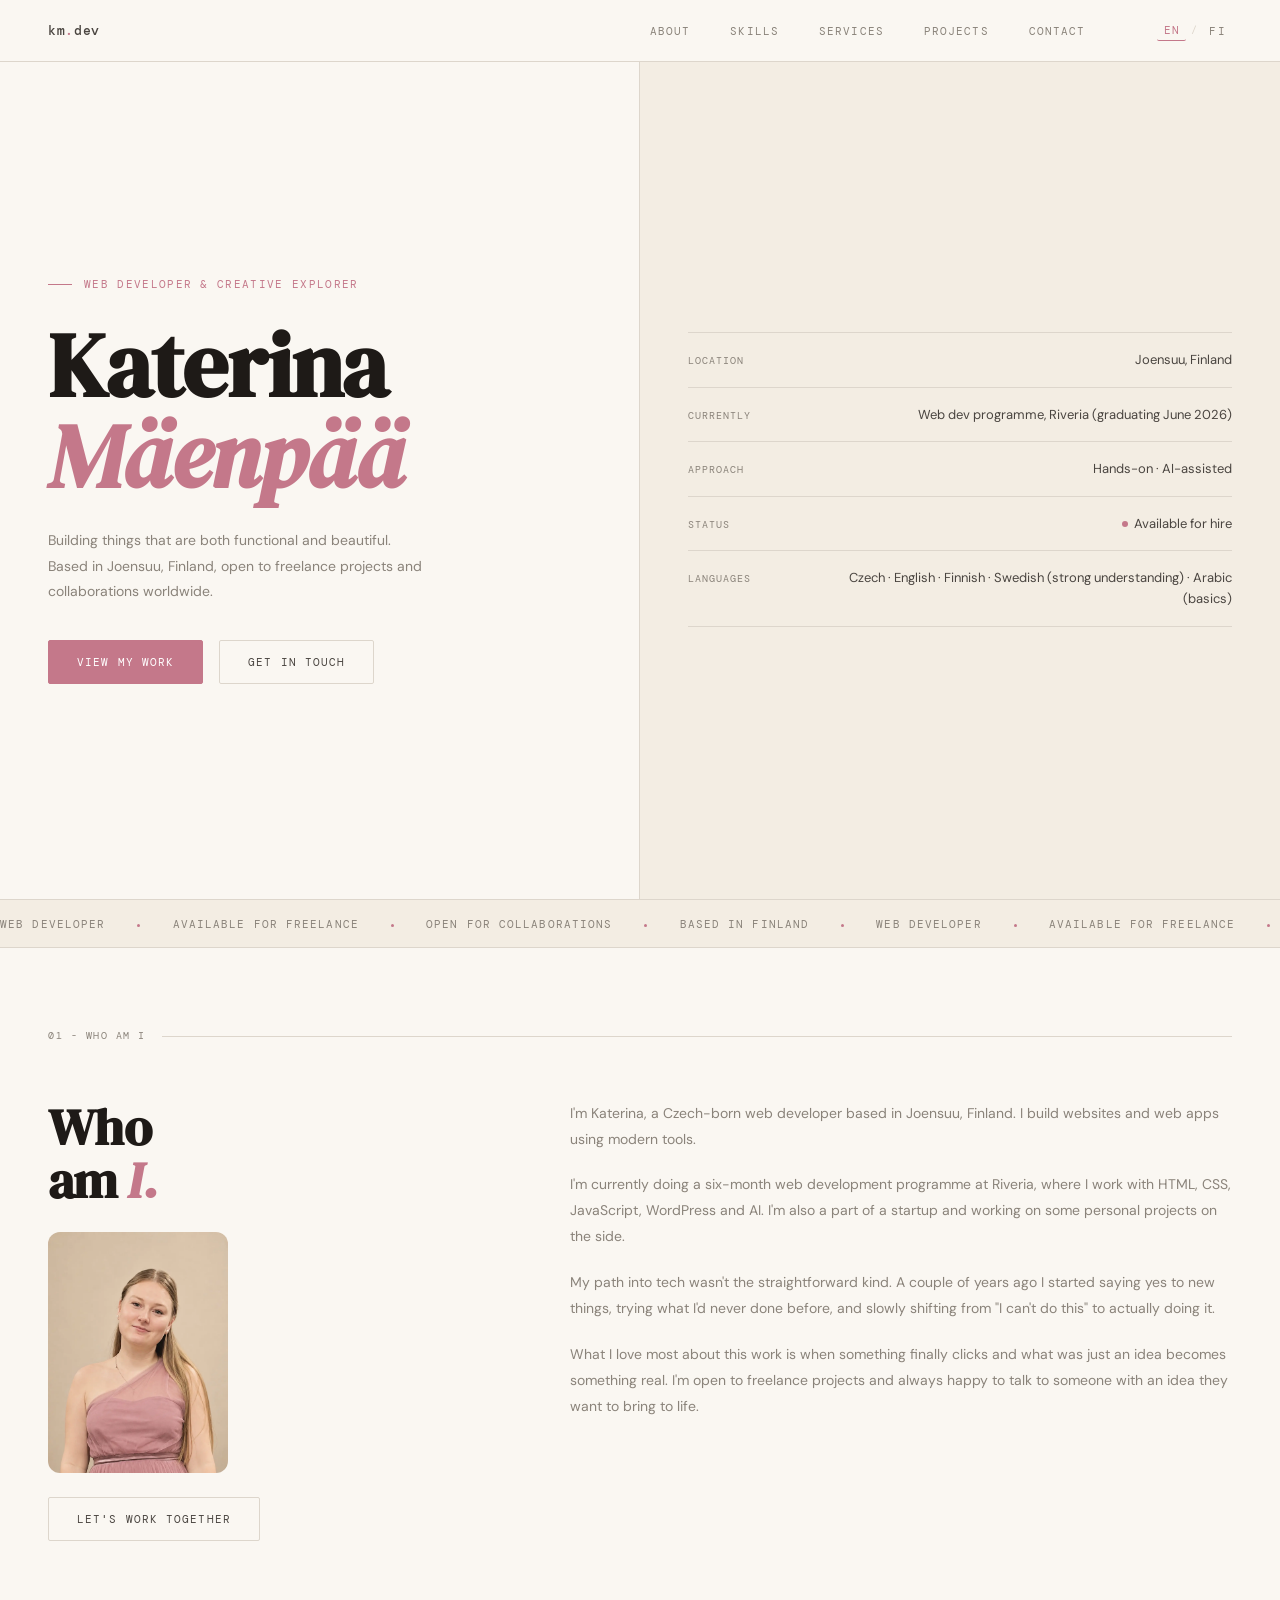
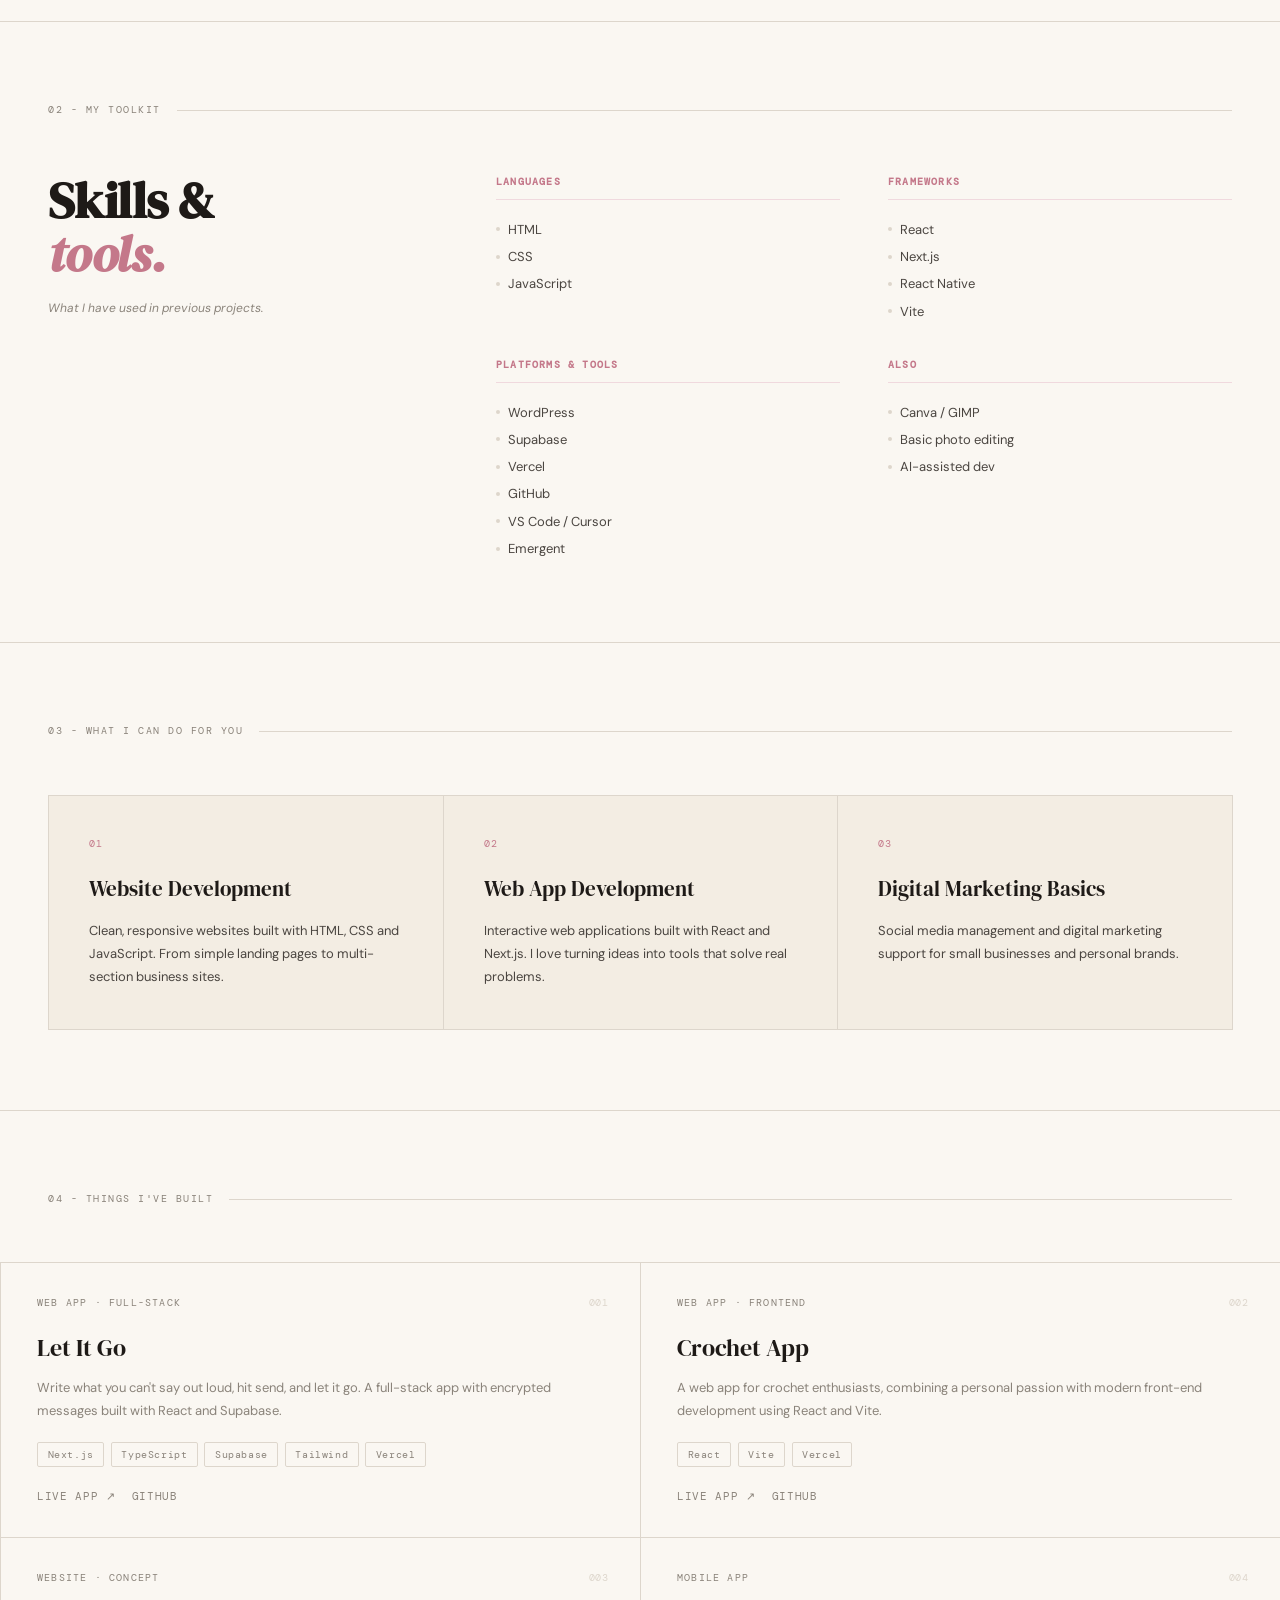
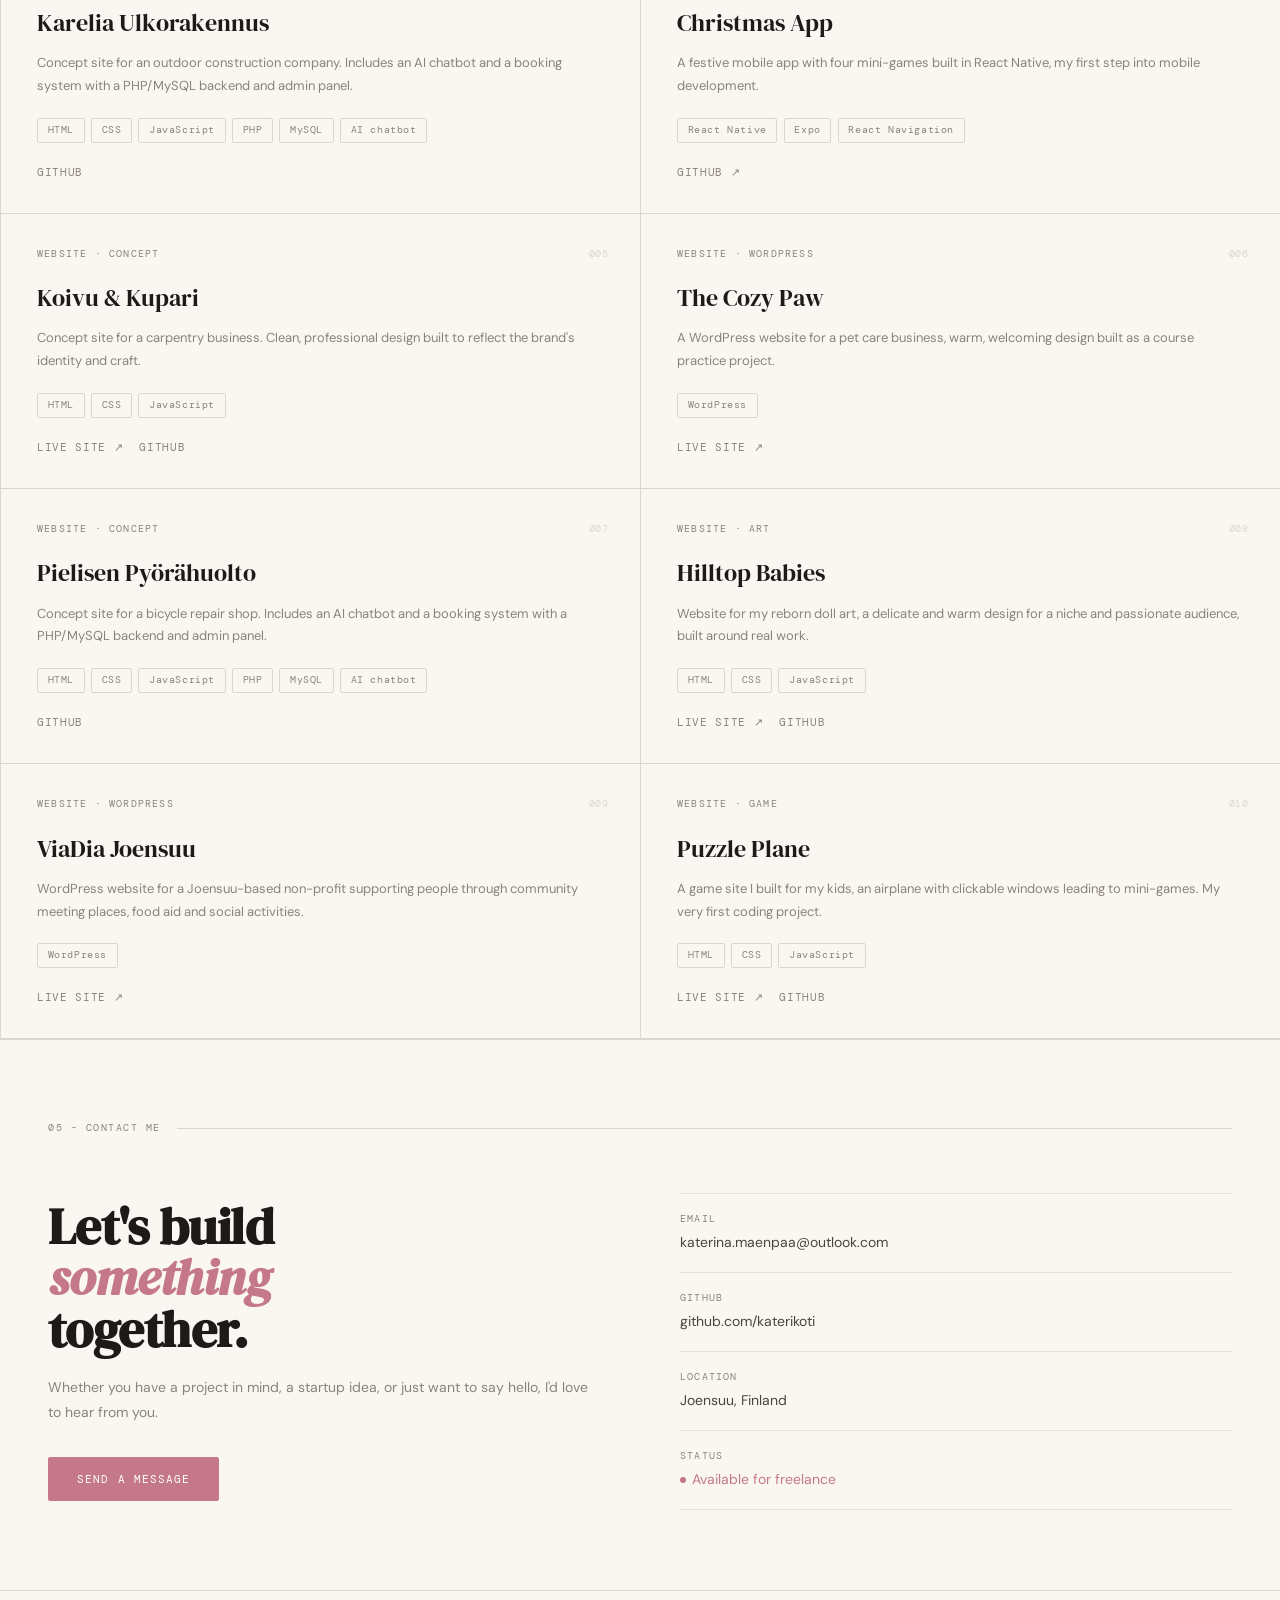
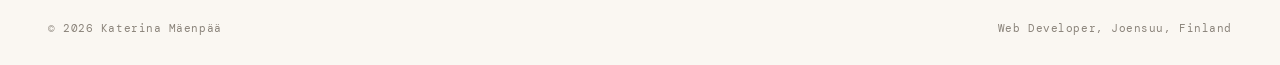
==== portfolio-km.html @ 48f06292 "Initial commit" ====
<!DOCTYPE html>
<html lang="en">
<head>
<meta charset="UTF-8">
<meta name="viewport" content="width=device-width, initial-scale=1.0">

<!-- SEO -->
<title>Katerina Mäenpää | Web Developer, Joensuu, Finland</title>
<meta name="description" content="Web developer based in Joensuu, Finland. I build clean, responsive websites and web apps using HTML, CSS, JavaScript, React and WordPress. Open to freelance projects worldwide.">
<meta name="keywords" content="web developer, Joensuu, Finland, freelance, React, Next.js, WordPress, HTML, CSS, JavaScript">
<meta name="author" content="Katerina Mäenpää">
<meta name="robots" content="index, follow">
<link rel="canonical" href="https://katerina.maenpaa.dev/">

<!-- GEO -->
<meta name="geo.region" content="FI-PKS">
<meta name="geo.placename" content="Joensuu">
<meta name="geo.position" content="62.6010;29.7638">
<meta name="ICBM" content="62.6010, 29.7638">

<!-- Open Graph -->
<meta property="og:type" content="website">
<meta property="og:title" content="Katerina Mäenpää | Web Developer">
<meta property="og:description" content="Web developer based in Joensuu, Finland. Building clean, responsive websites and web apps. Open to freelance projects worldwide.">
<meta property="og:url" content="https://katerina.maenpaa.dev/">
<meta property="og:locale" content="en_US">
<meta property="og:locale:alternate" content="fi_FI">

<link rel="icon" type="image/svg+xml" href="favicon.svg">
<link rel="preconnect" href="https://fonts.googleapis.com">
<link rel="preconnect" href="https://fonts.gstatic.com" crossorigin>
<link href="https://fonts.googleapis.com/css2?family=DM+Serif+Display:ital@0;1&family=DM+Mono:wght@400;500&family=DM+Sans:wght@400;500&display=swap" rel="stylesheet">
<link rel="stylesheet" href="styles.css">
</head>
<body>

<nav>
  <div class="nav-logo">km<span>.</span>dev</div>
  <ul class="nav-links">
    <li><a href="#about" id="nav-about" data-fi="Tietoa">About</a></li>
    <li><a href="#skills" id="nav-skills" data-fi="Taidot">Skills</a></li>
    <li><a href="#services" id="nav-services" data-fi="Palvelut">Services</a></li>
    <li><a href="#projects" id="nav-projects" data-fi="Projektit">Projects</a></li>
    <li><a href="#contact" id="nav-contact" data-fi="Yhteystiedot">Contact</a></li>
    <li>
      <div class="lang-switcher">
        <button data-lang="en" class="active">EN</button>
        <span class="lang-sep">/</span>
        <button data-lang="fi">FI</button>
      </div>
    </li>
  </ul>
</nav>

<section class="hero" id="hero">
  <div class="hero-left">
    <div class="hero-tag" id="hero-tag" data-fi="Web-kehittäjä &amp;amp; luova tekijä">Web Developer &amp; Creative Explorer</div>
    <h1>Katerina<br><em>Mäenpää</em></h1>
    <p class="hero-desc" id="hero-desc" data-fi="Rakennan asioita, jotka ovat sekä toimivia että kauniita. Kotipaikka Joensuu, avoin freelance-projekteihin ja yhteistyöhön ympäri maailmaa.">Building things that are both functional and beautiful. Based in Joensuu, Finland, open to freelance projects and collaborations worldwide.</p>
    <div class="hero-cta">
      <a href="#projects" class="btn filled" id="hero-cta1" data-fi="Katso töitäni">View my work</a>
      <a href="#contact" class="btn" id="hero-cta2" data-fi="Ota yhteyttä">Get in touch</a>
    </div>
  </div>
  <div class="hero-right">
    <div class="hero-meta">
      <div class="hero-meta-row">
        <span class="hero-meta-label" id="meta-location-label" data-fi="Sijainti">Location</span>
        <span class="hero-meta-val" id="meta-location-val" data-fi="Joensuu, Suomi">Joensuu, Finland</span>
      </div>
      <div class="hero-meta-row">
        <span class="hero-meta-label" id="meta-currently-label" data-fi="Tällä hetkellä">Currently</span>
        <span class="hero-meta-val" id="meta-currently-val" data-fi="Web dev -ohjelma, Riveria (valmistuminen kesäkuu 2026)">Web dev programme, Riveria (graduating June 2026)</span>
      </div>
      <div class="hero-meta-row">
        <span class="hero-meta-label" id="meta-approach-label" data-fi="Työtapa">Approach</span>
        <span class="hero-meta-val" id="meta-approach-val" data-fi="Tekemällä oppien · Tekoäly-avusteinen">Hands-on · AI-assisted</span>
      </div>
      <div class="hero-meta-row">
        <span class="hero-meta-label" id="meta-status-label" data-fi="Tilanne">Status</span>
        <span class="hero-meta-val" id="meta-status-val" data-fi="&lt;span class=&quot;status-dot&quot;&gt;&lt;/span&gt;Avoinna töille"><span class="status-dot"></span>Available for hire</span>
      </div>
      <div class="hero-meta-row">
        <span class="hero-meta-label" id="meta-languages-label" data-fi="Kielet">Languages</span>
        <span class="hero-meta-val" id="meta-languages-val" data-fi="Tšekki · Englanti · Suomi · Ruotsi (vahva ymmärtäminen) · Arabia (perusteet)">Czech · English · Finnish · Swedish (strong understanding) · Arabic (basics)</span>
      </div>
    </div>
  </div>
</section>

<div class="ticker-wrap">
  <div class="ticker" id="ticker">
    Web Developer <span class="tdot"></span> Available for freelance <span class="tdot"></span> Open for collaborations <span class="tdot"></span> Based in Finland <span class="tdot"></span> Web Developer <span class="tdot"></span> Available for freelance <span class="tdot"></span> Open for collaborations <span class="tdot"></span> Based in Finland <span class="tdot"></span>
  </div>
</div>

<section id="about">
  <div class="section-inner">
    <div class="section-label" id="section-about-label" data-fi="01 - Kuka olen">01 - Who am I</div>
    <div class="about-grid">
      <div>
        <h2 id="about-h2" data-fi="Kuka&lt;br&gt;&lt;em&gt;olen.&lt;/em&gt;">Who<br>am <em>I.</em></h2>
        <img src="katerina.webp" alt="Katerina Mäenpää" class="about-photo">
        <a href="#contact" class="btn" style="margin-top:0" id="about-cta" data-fi="Tehdään yhteistyötä">Let's work together</a>
      </div>
      <div>
        <p class="about-text" id="about-p1" data-fi="Olen Katerina, tšekkiläissyntyinen webkehittäjä Joensuusta. Rakennan verkkosivuja ja verkkosovelluksia moderneilla työkaluilla.">I'm Katerina, a Czech-born web developer based in Joensuu, Finland. I build websites and web apps using modern tools.</p>
        <p class="about-text" id="about-p2" data-fi="Olen tällä hetkellä kuuden kuukauden webkehityskoulutuksessa Riveriassa, jossa työskentelen HTML:n, CSS:n, JavaScriptin, WordPressin ja tekoälyn parissa. Olen myös mukana startupissa ja työstän samalla omia henkilökohtaisia projekteja.">I'm currently doing a six-month web development programme at Riveria, where I work with HTML, CSS, JavaScript, WordPress and AI. I'm also a part of a startup and working on some personal projects on the side.</p>
        <p class="about-text" id="about-p3" data-fi="Polkuni teknologiaan ei ollut suoraviivainen. Pari vuotta sitten aloin sanoa kyllä uusille asioille, kokeilla sitä mitä en ollut koskaan tehnyt, ja siirtyä vähitellen ajatuksesta &quot;en pysty tähän&quot; siihen, että oikeasti tein niitä.">My path into tech wasn't the straightforward kind. A couple of years ago I started saying yes to new things, trying what I'd never done before, and slowly shifting from "I can't do this" to actually doing it.</p>
        <p class="about-text" id="about-p4" data-fi="Rakastan tässä työssä eniten sitä, kun jokin viimein napsahtaa paikalleen ja pelkästä ideasta tulee jotain todellista. Olen avoin freelance-projekteille ja juttelen mielelläni kenelle tahansa, jolla on idea, jonka haluaa toteuttaa.">What I love most about this work is when something finally clicks and what was just an idea becomes something real. I'm open to freelance projects and always happy to talk to someone with an idea they want to bring to life.</p>
      </div>
    </div>
  </div>
</section>

<section id="skills">
  <div class="section-inner">
    <div class="section-label" id="section-skills-label" data-fi="02 - Työkalupakkini">02 - My toolkit</div>
    <div class="skills-layout">
      <div>
        <h2 id="skills-h2" data-fi="Taidot &amp;amp;&lt;br&gt;&lt;em&gt;työkalut.&lt;/em&gt;">Skills &amp;<br><em>tools.</em></h2>
        <p class="skills-note" id="skills-note" data-fi="Mitä olen käyttänyt aiemmissa projekteissa.">What I have used in previous projects.</p>
      </div>
      <div class="skill-groups">
        <div class="skill-group">
          <h4 id="skills-lang-label" data-fi="Kielet">Languages</h4>
          <ul class="skill-list">
            <li>HTML</li><li>CSS</li><li>JavaScript</li>
          </ul>
        </div>
        <div class="skill-group">
          <h4 id="skills-frameworks-label" data-fi="Kehykset">Frameworks</h4>
          <ul class="skill-list">
            <li>React</li><li>Next.js</li><li>React Native</li><li>Vite</li>
          </ul>
        </div>
        <div class="skill-group">
          <h4 id="skills-platforms-label" data-fi="Alustat &amp;amp; työkalut">Platforms &amp; tools</h4>
          <ul class="skill-list">
            <li>WordPress</li><li>Supabase</li><li>Vercel</li><li>GitHub</li><li>VS Code / Cursor</li><li>Emergent</li>
          </ul>
        </div>
        <div class="skill-group">
          <h4 id="skills-also-label" data-fi="Lisäksi">Also</h4>
          <ul class="skill-list">
            <li>Canva / GIMP</li><li>Basic photo editing</li><li>AI-assisted dev</li>
          </ul>
        </div>
      </div>
    </div>
  </div>
</section>

<section id="services">
  <div class="section-inner">
    <div class="section-label" id="section-services-label" data-fi="03 - Mitä voin tehdä sinulle">03 - What I can do for you</div>
    <div class="services-row">
      <div class="service-item">
        <span class="service-num">01</span>
        <h3 id="svc1-title" data-fi="Verkkosivujen kehitys">Website Development</h3>
        <p id="svc1-desc" data-fi="Siistit, responsiiviset verkkosivut HTML:llä, CSS:llä ja JavaScriptillä. Yksinkertaisista laskeutumissivuista moniosaisiin yrityssivustoihin.">Clean, responsive websites built with HTML, CSS and JavaScript. From simple landing pages to multi-section business sites.</p>
      </div>
      <div class="service-item">
        <span class="service-num">02</span>
        <h3 id="svc2-title" data-fi="Web-sovellusten kehitys">Web App Development</h3>
        <p id="svc2-desc" data-fi="Interaktiiviset web-sovellukset Reactilla ja Next.js:llä. Rakastan ideoiden muuttamista työkaluiksi, jotka ratkaisevat todellisia ongelmia.">Interactive web applications built with React and Next.js. I love turning ideas into tools that solve real problems.</p>
      </div>
      <div class="service-item">
        <span class="service-num">03</span>
        <h3 id="svc3-title" data-fi="Digitaalinen markkinointi">Digital Marketing Basics</h3>
        <p id="svc3-desc" data-fi="Sosiaalisen median hallintaa ja digitaalisen markkinoinnin tukea pienyrityksille ja henkilöbrändeille.">Social media management and digital marketing support for small businesses and personal brands.</p>
      </div>
    </div>
  </div>
</section>

<section id="projects">
  <div class="section-inner" style="padding-bottom:0">
    <div class="section-label" id="section-projects-label" data-fi="04 - Rakentamiani asioita">04 - Things I've built</div>
  </div>
  <div class="projects-grid">

    <div class="project-card">
      <span class="project-num">001</span>
      <div class="project-type" id="p1-type" data-fi="Web-sovellus · Full-Stack">Web App · Full-Stack</div>
      <h3>Let It Go</h3>
      <p id="p1-desc" data-fi="Kirjoita mitä et pysty sanomaan ääneen, paina lähetä ja päästä irti. Full-stack-sovellus salatuilla viesteillä, rakennettu Reactilla ja Supabasella.">Write what you can't say out loud, hit send, and let it go. A full-stack app with encrypted messages built with React and Supabase.</p>
      <div class="project-tags">
        <span class="tag">Next.js</span><span class="tag">TypeScript</span><span class="tag">Supabase</span><span class="tag">Tailwind</span><span class="tag">Vercel</span>
      </div>
      <div class="project-links">
        <a href="https://let-it-go-chi.vercel.app" target="_blank" rel="noopener noreferrer" id="p1-live" data-fi="Sovellus ↗">Live app ↗</a>
        <a href="https://github.com/katerikoti/let-it-go" target="_blank" rel="noopener noreferrer">GitHub</a>
      </div>
    </div>

    <div class="project-card">
      <span class="project-num">002</span>
      <div class="project-type" id="p2-type" data-fi="Web-sovellus · Frontend">Web App · Frontend</div>
      <h3>Crochet App</h3>
      <p id="p2-desc" data-fi="Web-sovellus virkkausharrastajille, yhdistää henkilökohtaisen intohimon moderniin frontend-kehitykseen Reactilla ja Vitellä.">A web app for crochet enthusiasts, combining a personal passion with modern front-end development using React and Vite.</p>
      <div class="project-tags">
        <span class="tag">React</span><span class="tag">Vite</span><span class="tag">Vercel</span>
      </div>
      <div class="project-links">
        <a href="https://crochet-app-swart.vercel.app" target="_blank" rel="noopener noreferrer" id="p2-live" data-fi="Sovellus ↗">Live app ↗</a>
        <a href="https://github.com/katerikoti/crochet-app" target="_blank" rel="noopener noreferrer">GitHub</a>
      </div>
    </div>

    <div class="project-card">
      <span class="project-num">003</span>
      <div class="project-type" id="p3-type" data-fi="Verkkosivu · Konsepti">Website · Concept</div>
      <h3>Karelia Ulkorakennus</h3>
      <p id="p3-desc" data-fi="Konseptisivu ulkorakennusyritykselle. Sisältää tekoälychatbotin sekä ajanvarausjärjestelmän PHP/MySQL-backendillä ja admin-paneelilla.">Concept site for an outdoor construction company. Includes an AI chatbot and a booking system with a PHP/MySQL backend and admin panel.</p>
      <div class="project-tags">
        <span class="tag">HTML</span><span class="tag">CSS</span><span class="tag">JavaScript</span><span class="tag">PHP</span><span class="tag">MySQL</span><span class="tag">AI chatbot</span>
      </div>
      <div class="project-links">
        <a href="https://github.com/katerikoti/karelia-ulkorakennus" target="_blank" rel="noopener noreferrer">GitHub</a>
      </div>
    </div>

    <div class="project-card">
      <span class="project-num">004</span>
      <div class="project-type" id="p4-type" data-fi="Mobiilisovellus">Mobile App</div>
      <h3>Christmas App</h3>
      <p id="p4-desc" data-fi="Jouluinen mobiilisovellus neljällä minipelillä React Nativella, ensimmäinen askeleeni mobiilisovellusten pariin.">A festive mobile app with four mini-games built in React Native, my first step into mobile development.</p>
      <div class="project-tags">
        <span class="tag">React Native</span><span class="tag">Expo</span><span class="tag">React Navigation</span>
      </div>
      <div class="project-links">
        <a href="https://github.com/katerikoti/christmas-app" target="_blank" rel="noopener noreferrer">GitHub ↗</a>
      </div>
    </div>

    <div class="project-card">
      <span class="project-num">005</span>
      <div class="project-type" id="p5-type" data-fi="Verkkosivu · Konsepti">Website · Concept</div>
      <h3>Koivu &amp; Kupari</h3>
      <p id="p5-desc" data-fi="Konseptisivu puusepänyritykselle. Siisti, ammattimainen muotoilu brändin identiteetin ja käsityön henkeen.">Concept site for a carpentry business. Clean, professional design built to reflect the brand's identity and craft.</p>
      <div class="project-tags">
        <span class="tag">HTML</span><span class="tag">CSS</span><span class="tag">JavaScript</span>
      </div>
      <div class="project-links">
        <a href="https://katerikoti.github.io/koivukupari/" target="_blank" rel="noopener noreferrer" id="p5-live" data-fi="Sivusto ↗">Live site ↗</a>
        <a href="https://github.com/katerikoti/koivukupari" target="_blank" rel="noopener noreferrer">GitHub</a>
      </div>
    </div>

    <div class="project-card">
      <span class="project-num">006</span>
      <div class="project-type" id="p6-type" data-fi="Verkkosivu · WordPress">Website · WordPress</div>
      <h3>The Cozy Paw</h3>
      <p id="p6-desc" data-fi="WordPress-sivusto lemmikkihoitoyritykselle, lämmin, kutsuva muotoilu kurssin harjoitusprojektina.">A WordPress website for a pet care business, warm, welcoming design built as a course practice project.</p>
      <div class="project-tags">
        <span class="tag">WordPress</span>
      </div>
      <div class="project-links">
        <a href="https://te26mkwp.okuserveri.com" target="_blank" rel="noopener noreferrer" id="p6-live" data-fi="Sivusto ↗">Live site ↗</a>
      </div>
    </div>

    <div class="project-card">
      <span class="project-num">007</span>
      <div class="project-type" id="p7-type" data-fi="Verkkosivu · Konsepti">Website · Concept</div>
      <h3>Pielisen Pyörähuolto</h3>
      <p id="p7-desc" data-fi="Konseptisivu polkupyöräkorjaamolle. Sisältää tekoälychatbotin sekä ajanvarausjärjestelmän PHP/MySQL-backendillä ja admin-paneelilla.">Concept site for a bicycle repair shop. Includes an AI chatbot and a booking system with a PHP/MySQL backend and admin panel.</p>
      <div class="project-tags">
        <span class="tag">HTML</span><span class="tag">CSS</span><span class="tag">JavaScript</span><span class="tag">PHP</span><span class="tag">MySQL</span><span class="tag">AI chatbot</span>
      </div>
      <div class="project-links">
        <a href="https://github.com/katerikoti/pielisen-pyorahuolto" target="_blank" rel="noopener noreferrer">GitHub</a>
      </div>
    </div>

    <div class="project-card">
      <span class="project-num">008</span>
      <div class="project-type" id="p8-type" data-fi="Verkkosivu · Taide">Website · Art</div>
      <h3>Hilltop Babies</h3>
      <p id="p8-desc" data-fi="Sivusto reborn-nukketaiteelleni, herkkä ja lämmin muotoilu intohimoiselle yleisölle, rakennettu todellisten töiden ympärille.">Website for my reborn doll art, a delicate and warm design for a niche and passionate audience, built around real work.</p>
      <div class="project-tags">
        <span class="tag">HTML</span><span class="tag">CSS</span><span class="tag">JavaScript</span>
      </div>
      <div class="project-links">
        <a href="https://katerikoti.github.io/hilltop-babies/" target="_blank" rel="noopener noreferrer" id="p8-live" data-fi="Sivusto ↗">Live site ↗</a>
        <a href="https://github.com/katerikoti/hilltop-babies" target="_blank" rel="noopener noreferrer">GitHub</a>
      </div>
    </div>

    <div class="project-card">
      <span class="project-num">009</span>
      <div class="project-type" id="p9-type" data-fi="Verkkosivu · WordPress">Website · WordPress</div>
      <h3>ViaDia Joensuu</h3>
      <p id="p9-desc" data-fi="WordPress-sivusto joensuulaiselle yhdistykselle, joka tukee ihmisiä arjessa kohtaamispaikkojen, ruoka-avun ja yhteisötoiminnan kautta.">WordPress website for a Joensuu-based non-profit supporting people through community meeting places, food aid and social activities.</p>
      <div class="project-tags">
        <span class="tag">WordPress</span>
      </div>
      <div class="project-links">
        <a href="https://te26mkteo.okuserveri.com" target="_blank" rel="noopener noreferrer" id="p9-live" data-fi="Sivusto ↗">Live site ↗</a>
      </div>
    </div>

    <div class="project-card">
      <span class="project-num">010</span>
      <div class="project-type" id="p10-type" data-fi="Verkkosivu · Peli">Website · Game</div>
      <h3>Puzzle Plane</h3>
      <p id="p10-desc" data-fi="Pelisvusto lapsilleni, lentokoneessa on klikattavia ikkunoita, joista pääsee minipeleihin. Ensimmäinen koodausprojektini.">A game site I built for my kids, an airplane with clickable windows leading to mini-games. My very first coding project.</p>
      <div class="project-tags">
        <span class="tag">HTML</span><span class="tag">CSS</span><span class="tag">JavaScript</span>
      </div>
      <div class="project-links">
        <a href="https://katerikoti.github.io/puzzle-plane/" target="_blank" rel="noopener noreferrer" id="p10-live" data-fi="Sivusto ↗">Live site ↗</a>
        <a href="https://github.com/katerikoti/puzzle-plane" target="_blank" rel="noopener noreferrer">GitHub</a>
      </div>
    </div>

  </div>
</section>

<section id="contact">
  <div class="section-inner">
    <div class="section-label" id="section-contact-label" data-fi="05 - Ota yhteyttä">05 - Contact me</div>
    <div class="contact-layout">
      <div>
        <h2 id="contact-h2" data-fi="Rakennetaan&lt;br&gt;&lt;em&gt;jotain&lt;/em&gt;&lt;br&gt;yhdessä.">Let's build<br><em>something</em><br>together.</h2>
        <p id="contact-p" data-fi="Jos sinulla on projekti mielessä, startup-idea hautumassa tai haluat vain sanoa hei, ota rohkeasti yhteyttä.">Whether you have a project in mind, a startup idea, or just want to say hello, I'd love to hear from you.</p>
        <a href="mailto:katerina.maenpaa@outlook.com" class="btn filled" id="contact-btn" data-fi="Lähetä viesti">Send a message</a>
      </div>
      <div class="contact-rows">
        <div class="contact-row">
          <label id="contact-email-label" data-fi="Sähköposti">Email</label>
          <a href="mailto:katerina.maenpaa@outlook.com">katerina.maenpaa@outlook.com</a>
        </div>
        <div class="contact-row">
          <label id="contact-github-label" data-fi="GitHub">GitHub</label>
          <a href="https://github.com/katerikoti" target="_blank" rel="noopener noreferrer">github.com/katerikoti</a>
        </div>
        <div class="contact-row">
          <label id="contact-location-label" data-fi="Sijainti">Location</label>
          <span id="contact-location-val" data-fi="Joensuu, Suomi">Joensuu, Finland</span>
        </div>
        <div class="contact-row">
          <label id="contact-status-label" data-fi="Tilanne">Status</label>
          <span class="avail" id="contact-status-val" data-fi="&lt;span class=&quot;status-dot&quot;&gt;&lt;/span&gt;Avoinna freelance-töille"><span class="status-dot"></span>Available for freelance</span>
        </div>
      </div>
    </div>
  </div>
</section>

<footer>
  <span>© 2026 Katerina Mäenpää</span>
  <span id="footer-right" data-fi="Web-kehittäjä, Joensuu, Suomi">Web Developer, Joensuu, Finland</span>
</footer>

<template id="ticker-fi">
  Web-kehittäjä <span class="tdot"></span> Avoinna freelance-töille <span class="tdot"></span> Avoin yhteistyölle <span class="tdot"></span> Kotipaikka Suomi <span class="tdot"></span> Web-kehittäjä <span class="tdot"></span> Avoinna freelance-töille <span class="tdot"></span> Avoin yhteistyölle <span class="tdot"></span> Kotipaikka Suomi <span class="tdot"></span>
</template>

<script src="script.js"></script>
</body>
</html>
---- styles.css ----
*, *::before, *::after { box-sizing: border-box; margin: 0; padding: 0; }

:root {
  --cream: #faf7f2;
  --paper: #f3ede3;
  --dark: #1e1a17;
  --mid: #4a4540;
  --muted: #8a837a;
  --border: #ddd6cc;
  --border-soft: #e8e0d6;
  --rose: #c4788a;
  --rose-light: #f0d9de;
  --rose-dark: #8a3f52;
  --serif: 'DM Serif Display', serif;
  --mono: 'DM Mono', monospace;
  --sans: 'DM Sans', sans-serif;
}

html { scroll-behavior: smooth; }

body {
  background: var(--cream);
  color: var(--dark);
  font-family: var(--sans);
  font-size: 15px;
  line-height: 1.65;
  overflow-x: hidden;
}

a { color: inherit; text-decoration: none; }

nav {
  position: fixed;
  top: 0; left: 0; right: 0;
  z-index: 100;
  display: flex;
  justify-content: space-between;
  align-items: center;
  padding: 1.25rem 3rem;
  border-bottom: 1px solid var(--border);
  background: rgba(250,247,242,0.94);
  backdrop-filter: blur(10px);
}
.nav-logo {
  font-family: var(--mono);
  font-size: 13px;
  font-weight: 500;
  letter-spacing: 0.05em;
  color: var(--mid);
}
.nav-logo span { color: var(--rose); }
.nav-links {
  display: flex;
  gap: 2.5rem;
  list-style: none;
  font-family: var(--mono);
  font-size: 11px;
  letter-spacing: 0.1em;
  text-transform: uppercase;
  align-items: center;
}
.nav-links a { color: var(--muted); transition: color 0.2s; }
.nav-links a:hover { color: var(--rose); }

/* Language switcher */
.lang-switcher {
  display: flex;
  align-items: center;
  gap: 0.3rem;
  font-family: var(--mono);
  font-size: 11px;
  letter-spacing: 0.1em;
  text-transform: uppercase;
  margin-left: 2rem;
}
.lang-switcher button {
  background: none;
  border: none;
  cursor: pointer;
  padding: 0.2rem 0.4rem;
  color: var(--muted);
  font-family: var(--mono);
  font-size: 11px;
  letter-spacing: 0.1em;
  text-transform: uppercase;
  transition: color 0.2s;
  border-radius: 2px;
}
.lang-switcher button:hover { color: var(--rose); }
.lang-switcher button.active {
  color: var(--rose);
  border-bottom: 1px solid var(--rose);
}
.lang-switcher .lang-sep {
  color: var(--border);
  font-size: 10px;
}

.hero {
  min-height: 100vh;
  display: grid;
  grid-template-columns: 1fr 1fr;
  border-bottom: 1px solid var(--border);
  padding-top: 60px;
}
.hero-left {
  display: flex;
  flex-direction: column;
  justify-content: center;
  padding: 4rem 3rem;
  border-right: 1px solid var(--border);
}
.hero-tag {
  font-family: var(--mono);
  font-size: 11px;
  letter-spacing: 0.12em;
  text-transform: uppercase;
  color: var(--rose);
  margin-bottom: 1.75rem;
  display: flex;
  align-items: center;
  gap: 0.75rem;
}
.hero-tag::before {
  content: '';
  display: block;
  width: 24px;
  height: 1px;
  background: var(--rose);
}
.hero h1 {
  font-family: var(--serif);
  font-size: clamp(3.5rem, 7vw, 6.5rem);
  line-height: 1.0;
  letter-spacing: -0.01em;
  margin-bottom: 1.75rem;
  color: var(--dark);
}
.hero h1 em { font-style: italic; color: var(--rose); }
.hero-desc {
  color: var(--muted);
  font-size: 14px;
  line-height: 1.8;
  max-width: 380px;
  margin-bottom: 2.25rem;
}
.hero-cta { display: flex; gap: 1rem; flex-wrap: wrap; }

.btn {
  display: inline-block;
  padding: 0.75rem 1.75rem;
  font-family: var(--mono);
  font-size: 11px;
  letter-spacing: 0.1em;
  text-transform: uppercase;
  border: 1px solid var(--border);
  background: transparent;
  color: var(--mid);
  cursor: pointer;
  border-radius: 2px;
  transition: all 0.2s;
}
.btn:hover { border-color: var(--rose); color: var(--rose); }
.btn.filled {
  background: var(--rose);
  color: #fff;
  border-color: var(--rose);
}
.btn.filled:hover { background: var(--rose-dark); border-color: var(--rose-dark); }

.hero-right {
  display: flex;
  flex-direction: column;
  justify-content: center;
  padding: 4rem 3rem;
  background: var(--paper);
}
.hero-meta { display: flex; flex-direction: column; }
.hero-meta-row {
  display: flex;
  justify-content: space-between;
  align-items: baseline;
  padding: 1rem 0;
  border-top: 1px solid var(--border);
  font-size: 13px;
  gap: 2rem;
}
.hero-meta-row:last-child { border-bottom: 1px solid var(--border); }
.hero-meta-label {
  font-family: var(--mono);
  font-size: 10px;
  text-transform: uppercase;
  letter-spacing: 0.1em;
  color: var(--muted);
  flex-shrink: 0;
  width: 90px;
}
.hero-meta-val { color: var(--mid); text-align: right; }
.status-dot {
  display: inline-block;
  width: 6px; height: 6px;
  border-radius: 50%;
  background: var(--rose);
  margin-right: 6px;
  vertical-align: middle;
}

section { border-bottom: 1px solid var(--border); }
.section-inner { padding: 5rem 3rem; }
.section-label {
  font-family: var(--mono);
  font-size: 10px;
  letter-spacing: 0.15em;
  text-transform: uppercase;
  color: var(--muted);
  margin-bottom: 3.5rem;
  display: flex;
  align-items: center;
  gap: 1rem;
}
.section-label::after {
  content: '';
  flex: 1;
  height: 1px;
  background: var(--border);
}

.about-grid {
  display: grid;
  grid-template-columns: 2fr 3fr;
  gap: 5rem;
  align-items: start;
}
.about-grid h2 {
  font-family: var(--serif);
  font-size: clamp(2.5rem, 4vw, 4rem);
  line-height: 1.05;
  letter-spacing: -0.01em;
  margin-bottom: 1.5rem;
}
.about-grid h2 em { font-style: italic; color: var(--rose); }
.about-photo {
  width: 100%;
  max-width: 180px;
  border-radius: 12px;
  display: block;
  margin-bottom: 1.5rem;
  object-fit: cover;
}
.about-text { color: var(--muted); line-height: 1.85; margin-bottom: 1.25rem; font-size: 14px; }
.meta-table { width: 100%; border-collapse: collapse; }
.meta-table tr { border-top: 1px solid var(--border-soft); }
.meta-table td { padding: 0.9rem 0; font-size: 13px; vertical-align: top; }
.meta-table td:first-child {
  font-family: var(--mono);
  font-size: 10px;
  text-transform: uppercase;
  letter-spacing: 0.1em;
  color: var(--muted);
  width: 38%;
  padding-top: 1.1rem;
}
.meta-table td:last-child { color: var(--mid); }

.skills-layout {
  display: grid;
  grid-template-columns: 1fr 2fr;
  gap: 5rem;
  align-items: start;
}
.skills-layout h2 {
  font-family: var(--serif);
  font-size: clamp(2.5rem, 4vw, 4rem);
  line-height: 1.05;
  letter-spacing: -0.01em;
}
.skills-layout h2 em { font-style: italic; color: var(--rose); }
.skills-note {
  margin-top: 1rem;
  font-size: 12px;
  color: var(--muted);
  line-height: 1.7;
  font-style: italic;
}
.skill-groups {
  display: grid;
  grid-template-columns: 1fr 1fr;
  gap: 2rem 3rem;
}
.skill-group h4 {
  font-family: var(--mono);
  font-size: 10px;
  text-transform: uppercase;
  letter-spacing: 0.12em;
  color: var(--rose);
  margin-bottom: 1rem;
  padding-bottom: 0.5rem;
  border-bottom: 1px solid var(--rose-light);
}
.skill-list { list-style: none; font-size: 13px; color: var(--mid); line-height: 2.1; }
.skill-list li { display: flex; align-items: center; gap: 0.5rem; }
.skill-list li::before {
  content: '';
  display: block;
  width: 4px; height: 4px;
  border-radius: 50%;
  background: var(--border);
  flex-shrink: 0;
}

.services-row {
  display: grid;
  grid-template-columns: repeat(3, 1fr);
}
.service-item {
  padding: 2.5rem;
  border: 1px solid var(--border);
  margin: -1px -1px 0 0;
  background: var(--paper);
  transition: background 0.2s;
}
.service-item:hover { background: var(--rose-light); }
.service-num {
  font-family: var(--mono);
  font-size: 10px;
  color: var(--rose);
  letter-spacing: 0.1em;
  display: block;
  margin-bottom: 1.25rem;
}
.service-item h3 {
  font-family: var(--serif);
  font-size: 1.3rem;
  font-weight: 400;
  margin-bottom: 0.75rem;
  color: var(--dark);
}
.service-item p { color: var(--mid); font-size: 13px; line-height: 1.8; }

.projects-grid {
  display: grid;
  grid-template-columns: 1fr 1fr;
}
.project-card {
  padding: 2rem 2.25rem;
  border: 1px solid var(--border);
  margin: -1px -1px 0 0;
  transition: background 0.2s;
  position: relative;
}
.project-card:hover { background: var(--paper); }
.project-num {
  font-family: var(--mono);
  font-size: 10px;
  color: var(--border);
  position: absolute;
  top: 2rem; right: 2rem;
  letter-spacing: 0.05em;
}
.project-type {
  font-family: var(--mono);
  font-size: 10px;
  letter-spacing: 0.12em;
  text-transform: uppercase;
  color: var(--muted);
  margin-bottom: 1rem;
}
.project-card h3 {
  font-family: var(--serif);
  font-size: 1.5rem;
  font-weight: 400;
  margin-bottom: 0.6rem;
  color: var(--dark);
}
.project-card p {
  color: var(--muted);
  font-size: 13px;
  line-height: 1.75;
  margin-bottom: 1.25rem;
}
.project-tags {
  display: flex;
  flex-wrap: wrap;
  gap: 0.4rem;
  margin-bottom: 1.25rem;
}
.tag {
  font-family: var(--mono);
  font-size: 10px;
  padding: 0.2rem 0.6rem;
  border: 1px solid var(--border);
  color: var(--muted);
  letter-spacing: 0.06em;
  border-radius: 2px;
}
.project-links {
  display: flex;
  gap: 1rem;
  font-family: var(--mono);
  font-size: 11px;
  letter-spacing: 0.06em;
  text-transform: uppercase;
}
.project-links a { color: var(--muted); transition: color 0.2s; }
.project-links a:hover { color: var(--rose); }

.contact-layout {
  display: grid;
  grid-template-columns: 1fr 1fr;
  gap: 5rem;
  align-items: center;
}
.contact-layout h2 {
  font-family: var(--serif);
  font-size: clamp(2.5rem, 4vw, 4.5rem);
  line-height: 1.0;
  letter-spacing: -0.01em;
  margin-bottom: 1.25rem;
}
.contact-layout h2 em { font-style: italic; color: var(--rose); }
.contact-layout p { color: var(--muted); font-size: 14px; line-height: 1.8; margin-bottom: 2rem; }
.contact-rows { display: flex; flex-direction: column; }
.contact-row {
  display: flex;
  flex-direction: column;
  gap: 0.2rem;
  padding: 1.1rem 0;
  border-top: 1px solid var(--border-soft);
}
.contact-row:last-child { border-bottom: 1px solid var(--border-soft); }
.contact-row label {
  font-family: var(--mono);
  font-size: 10px;
  text-transform: uppercase;
  letter-spacing: 0.12em;
  color: var(--muted);
}
.contact-row a, .contact-row span { font-size: 14px; color: var(--mid); transition: color 0.2s; }
.contact-row a:hover { color: var(--rose); }
.contact-row .avail { color: var(--rose); }

.ticker-wrap {
  overflow: hidden;
  border-bottom: 1px solid var(--border);
  background: var(--paper);
  padding: 0.7rem 0;
  white-space: nowrap;
}
.ticker {
  display: inline-block;
  animation: ticker 30s linear infinite;
  font-family: var(--mono);
  font-size: 11px;
  letter-spacing: 0.1em;
  text-transform: uppercase;
  color: var(--muted);
}
@keyframes ticker {
  from { transform: translateX(0); }
  to { transform: translateX(-50%); }
}
.tdot {
  display: inline-block;
  width: 3px; height: 3px;
  border-radius: 50%;
  background: var(--rose);
  margin: 0 1.5rem;
  vertical-align: middle;
}

footer {
  padding: 1.75rem 3rem;
  display: flex;
  justify-content: space-between;
  align-items: center;
  font-family: var(--mono);
  font-size: 11px;
  color: var(--muted);
  letter-spacing: 0.05em;
}

@keyframes fadeUp {
  from { opacity: 0; transform: translateY(20px); }
  to { opacity: 1; transform: translateY(0); }
}
.hero-tag { animation: fadeUp 0.6s ease both 0.1s; }
.hero h1 { animation: fadeUp 0.6s ease both 0.25s; }
.hero-desc { animation: fadeUp 0.6s ease both 0.4s; }
.hero-cta { animation: fadeUp 0.6s ease both 0.5s; }

@media (max-width: 800px) {
  nav { padding: 1rem 1.5rem; }
  .nav-links { display: none; }
  .hero { grid-template-columns: 1fr; min-height: auto; }
  .hero-left { padding: 4rem 1.5rem 3rem; border-right: none; border-bottom: 1px solid var(--border); }
  .hero-right { padding: 2rem 1.5rem 3rem; }
  .section-inner { padding: 3.5rem 1.5rem; }
  .about-grid, .contact-layout, .skills-layout { grid-template-columns: 1fr; gap: 2.5rem; }
  .projects-grid, .services-row { grid-template-columns: 1fr; }
  .skill-groups { grid-template-columns: 1fr 1fr; }
  footer { flex-direction: column; gap: 0.4rem; text-align: center; }
}
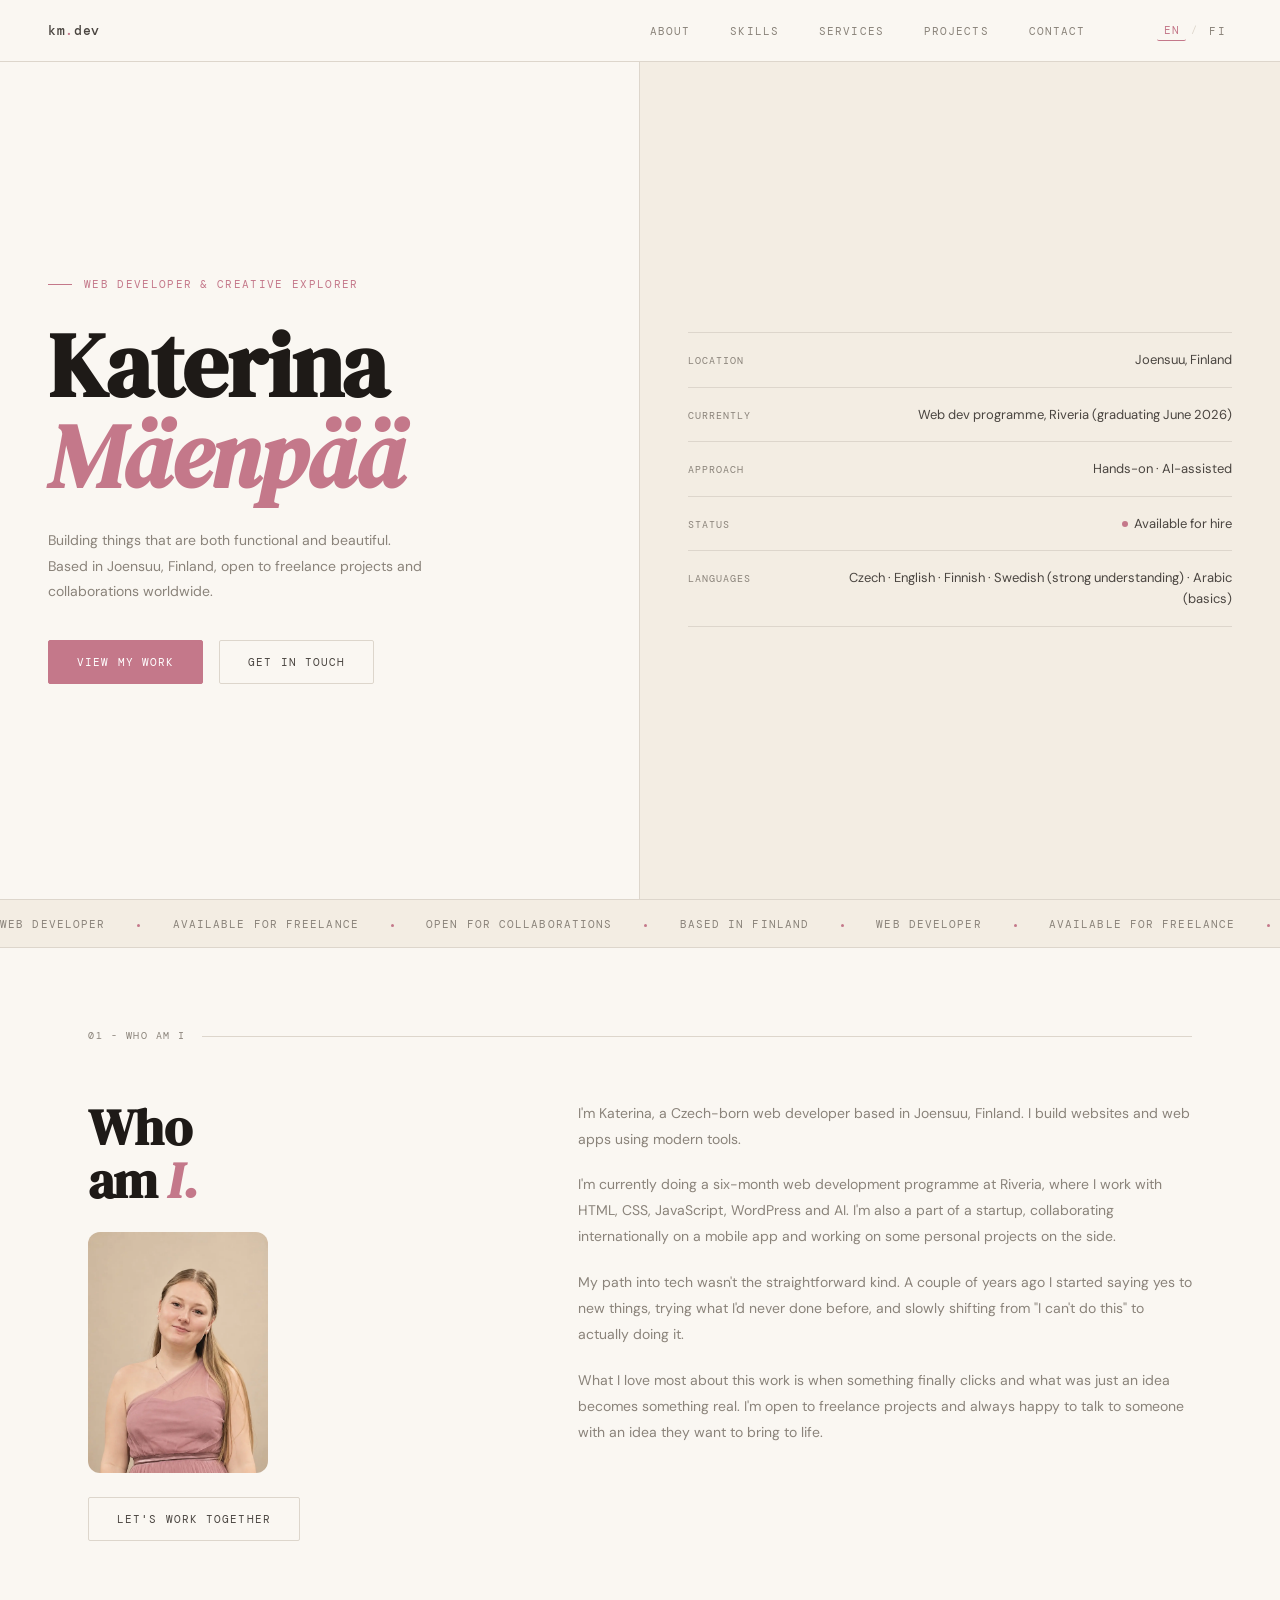
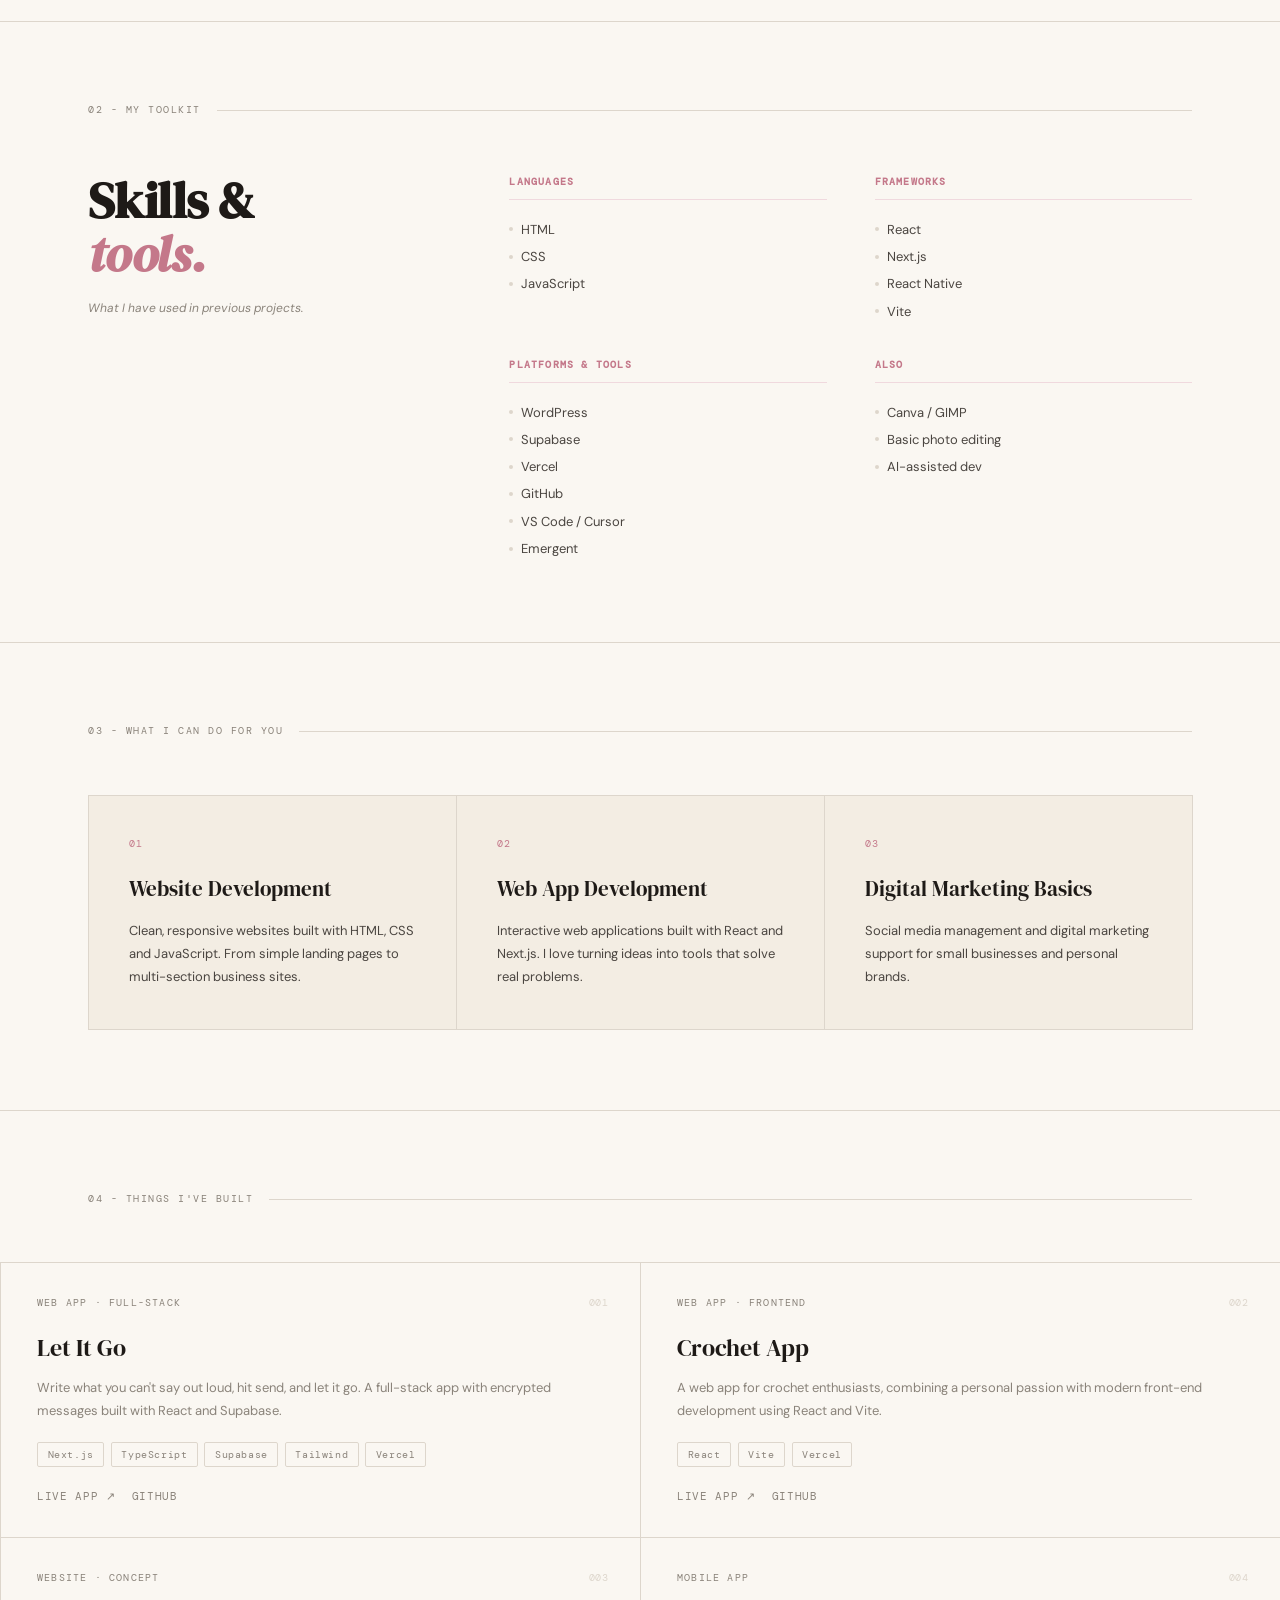
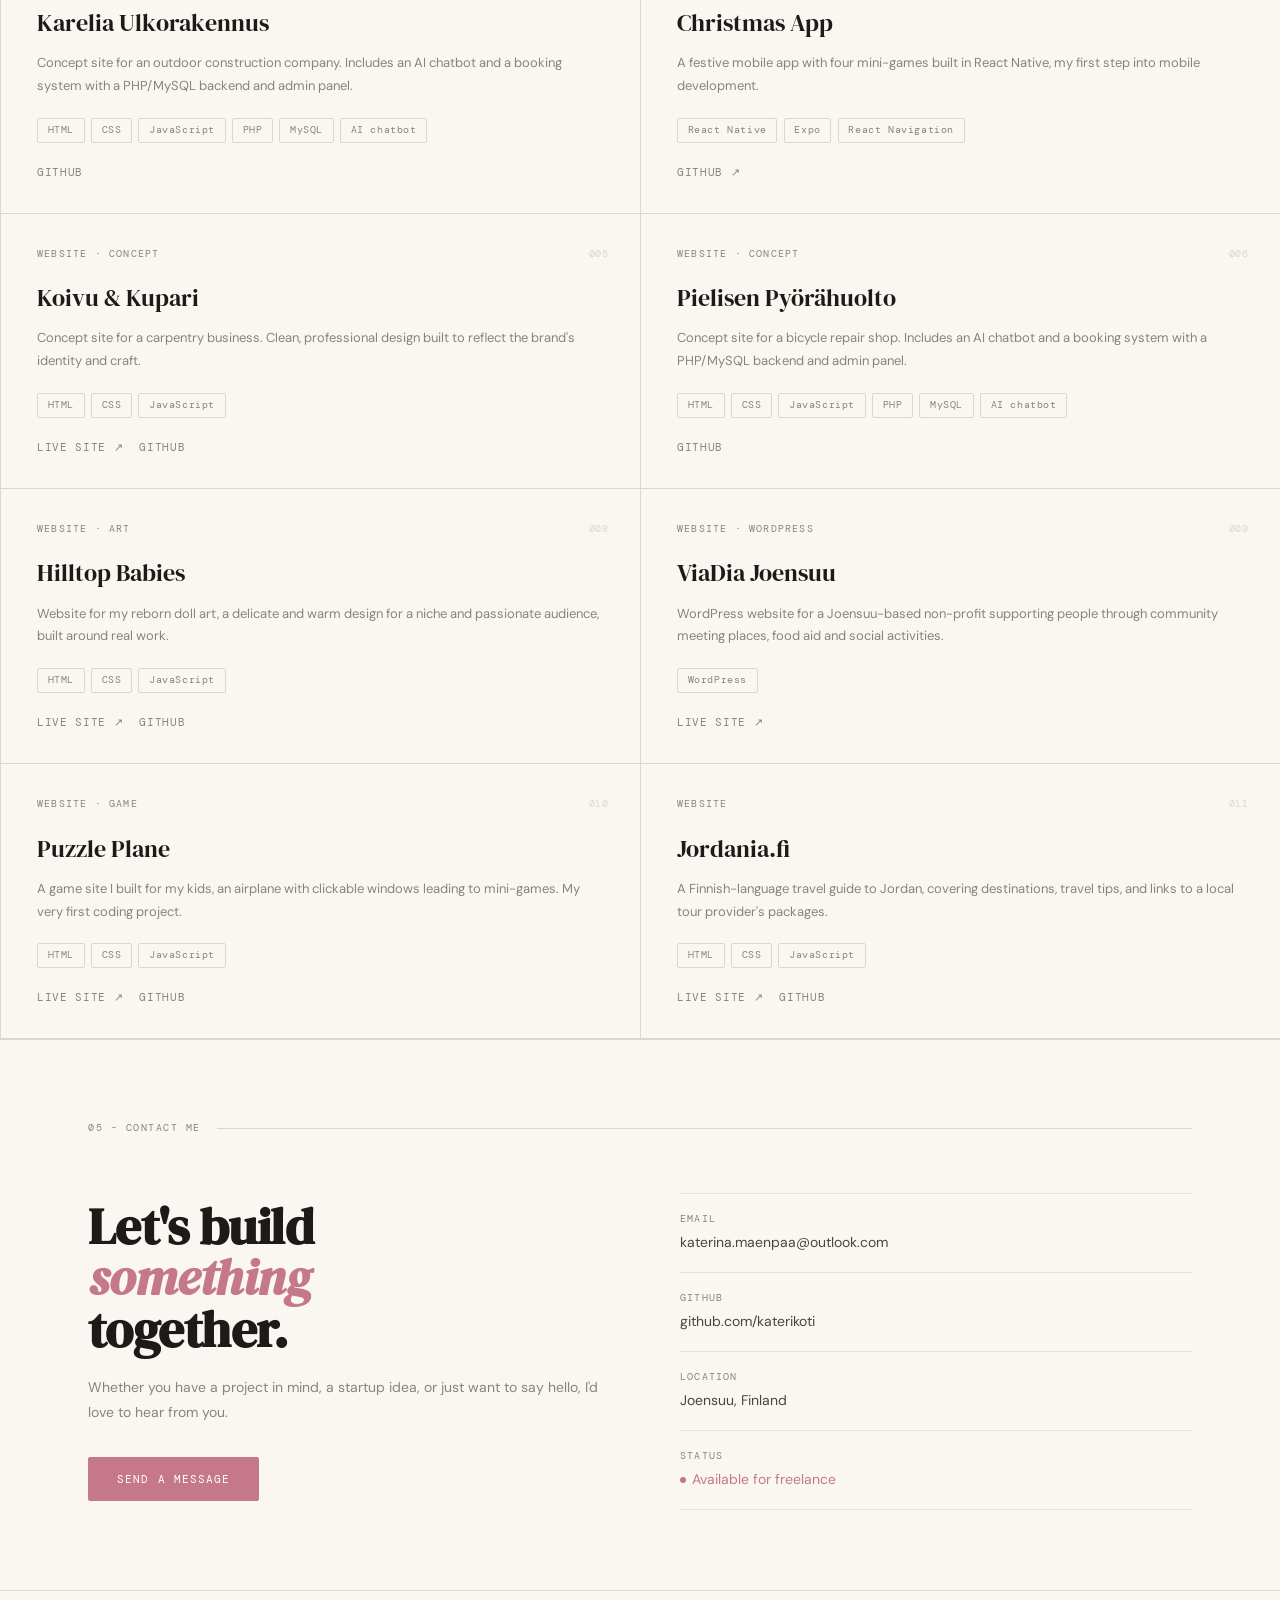
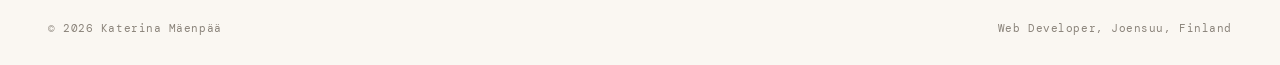
==== commit ae429828: "Update portfolio-km.html and styles.css to enhance content and layout" ====
--- a/portfolio-km.html
+++ b/portfolio-km.html
@@ -105,7 +105,7 @@
       </div>
       <div>
         <p class="about-text" id="about-p1" data-fi="Olen Katerina, tšekkiläissyntyinen webkehittäjä Joensuusta. Rakennan verkkosivuja ja verkkosovelluksia moderneilla työkaluilla.">I'm Katerina, a Czech-born web developer based in Joensuu, Finland. I build websites and web apps using modern tools.</p>
-        <p class="about-text" id="about-p2" data-fi="Olen tällä hetkellä kuuden kuukauden webkehityskoulutuksessa Riveriassa, jossa työskentelen HTML:n, CSS:n, JavaScriptin, WordPressin ja tekoälyn parissa. Olen myös mukana startupissa ja työstän samalla omia henkilökohtaisia projekteja.">I'm currently doing a six-month web development programme at Riveria, where I work with HTML, CSS, JavaScript, WordPress and AI. I'm also a part of a startup and working on some personal projects on the side.</p>
+        <p class="about-text" id="about-p2" data-fi="Olen tällä hetkellä kuuden kuukauden webkehityskoulutuksessa Riveriassa, jossa työskentelen HTML:n, CSS:n, JavaScriptin, WordPressin ja tekoälyn parissa. Olen myös mukana startupissa, teen kansainvälistä yhteistyötä mobiilisovelluksen parissa ja työstän samalla omia henkilökohtaisia projekteja.">I'm currently doing a six-month web development programme at Riveria, where I work with HTML, CSS, JavaScript, WordPress and AI. I'm also a part of a startup, collaborating internationally on a mobile app and working on some personal projects on the side.</p>
         <p class="about-text" id="about-p3" data-fi="Polkuni teknologiaan ei ollut suoraviivainen. Pari vuotta sitten aloin sanoa kyllä uusille asioille, kokeilla sitä mitä en ollut koskaan tehnyt, ja siirtyä vähitellen ajatuksesta &quot;en pysty tähän&quot; siihen, että oikeasti tein niitä.">My path into tech wasn't the straightforward kind. A couple of years ago I started saying yes to new things, trying what I'd never done before, and slowly shifting from "I can't do this" to actually doing it.</p>
         <p class="about-text" id="about-p4" data-fi="Rakastan tässä työssä eniten sitä, kun jokin viimein napsahtaa paikalleen ja pelkästä ideasta tulee jotain todellista. Olen avoin freelance-projekteille ja juttelen mielelläni kenelle tahansa, jolla on idea, jonka haluaa toteuttaa.">What I love most about this work is when something finally clicks and what was just an idea becomes something real. I'm open to freelance projects and always happy to talk to someone with an idea they want to bring to life.</p>
       </div>
@@ -250,19 +250,6 @@
 
     <div class="project-card">
       <span class="project-num">006</span>
-      <div class="project-type" id="p6-type" data-fi="Verkkosivu · WordPress">Website · WordPress</div>
-      <h3>The Cozy Paw</h3>
-      <p id="p6-desc" data-fi="WordPress-sivusto lemmikkihoitoyritykselle, lämmin, kutsuva muotoilu kurssin harjoitusprojektina.">A WordPress website for a pet care business, warm, welcoming design built as a course practice project.</p>
-      <div class="project-tags">
-        <span class="tag">WordPress</span>
-      </div>
-      <div class="project-links">
-        <a href="https://te26mkwp.okuserveri.com" target="_blank" rel="noopener noreferrer" id="p6-live" data-fi="Sivusto ↗">Live site ↗</a>
-      </div>
-    </div>
-
-    <div class="project-card">
-      <span class="project-num">007</span>
       <div class="project-type" id="p7-type" data-fi="Verkkosivu · Konsepti">Website · Concept</div>
       <h3>Pielisen Pyörähuolto</h3>
       <p id="p7-desc" data-fi="Konseptisivu polkupyöräkorjaamolle. Sisältää tekoälychatbotin sekä ajanvarausjärjestelmän PHP/MySQL-backendillä ja admin-paneelilla.">Concept site for a bicycle repair shop. Includes an AI chatbot and a booking system with a PHP/MySQL backend and admin panel.</p>
@@ -312,6 +299,20 @@
       <div class="project-links">
         <a href="https://katerikoti.github.io/puzzle-plane/" target="_blank" rel="noopener noreferrer" id="p10-live" data-fi="Sivusto ↗">Live site ↗</a>
         <a href="https://github.com/katerikoti/puzzle-plane" target="_blank" rel="noopener noreferrer">GitHub</a>
+      </div>
+    </div>
+
+    <div class="project-card">
+      <span class="project-num">011</span>
+      <div class="project-type" id="p11-type" data-fi="Verkkosivu">Website</div>
+      <h3>Jordania.fi</h3>
+      <p id="p11-desc" data-fi="Suomenkielinen matkaopas Jordaniaan, tietoa kohteista, vinkkejä ja linkkejä paikallisen matkanjärjestäjän paketteihin.">A Finnish-language travel guide to Jordan, covering destinations, travel tips, and links to a local tour provider's packages.</p>
+      <div class="project-tags">
+        <span class="tag">HTML</span><span class="tag">CSS</span><span class="tag">JavaScript</span>
+      </div>
+      <div class="project-links">
+        <a href="https://katerikoti.github.io/jordania.fi/" target="_blank" rel="noopener noreferrer" id="p11-live" data-fi="Sivusto ↗">Live site ↗</a>
+        <a href="https://github.com/katerikoti/jordania.fi" target="_blank" rel="noopener noreferrer">GitHub</a>
       </div>
     </div>
 
--- a/styles.css
+++ b/styles.css
@@ -206,7 +206,7 @@
 }
 
 section { border-bottom: 1px solid var(--border); }
-.section-inner { padding: 5rem 3rem; }
+.section-inner { padding: 5rem 3rem; max-width: 1200px; margin: 0 auto; }
 .section-label {
   font-family: var(--mono);
   font-size: 10px;
